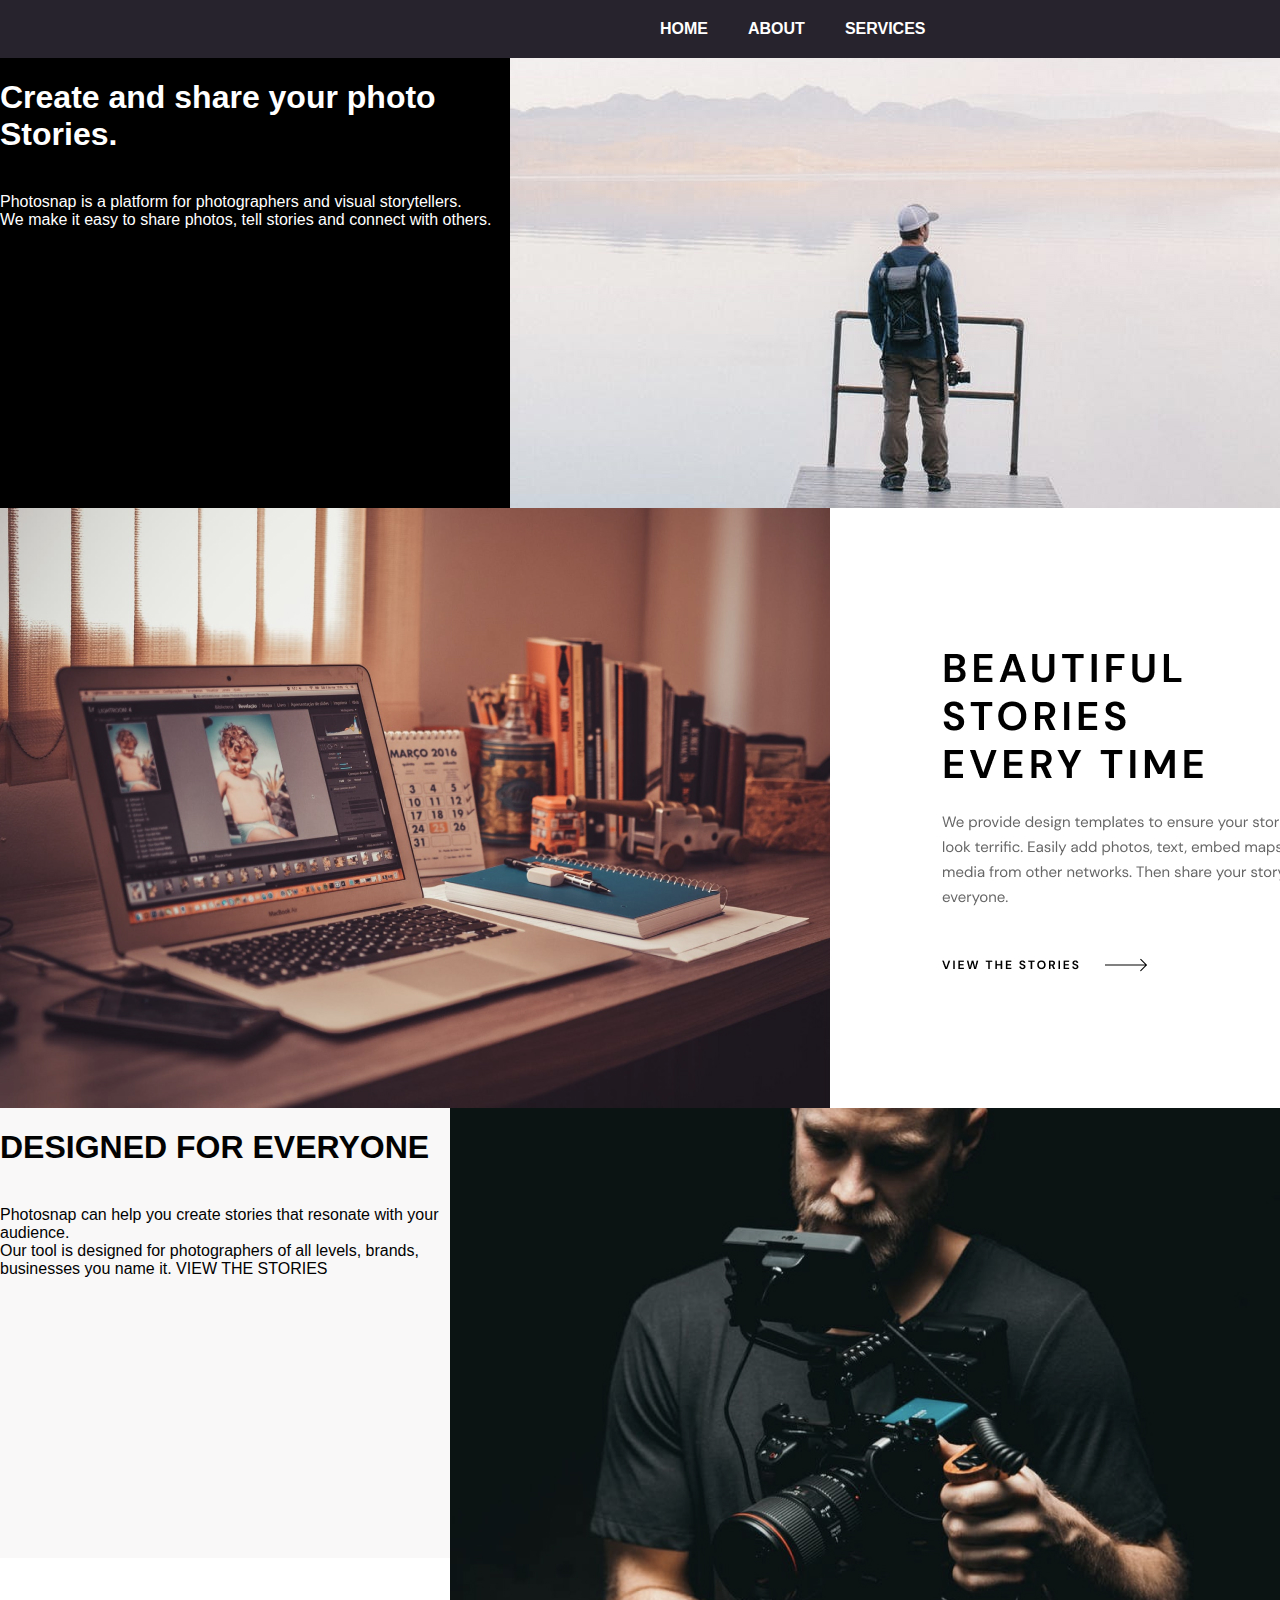
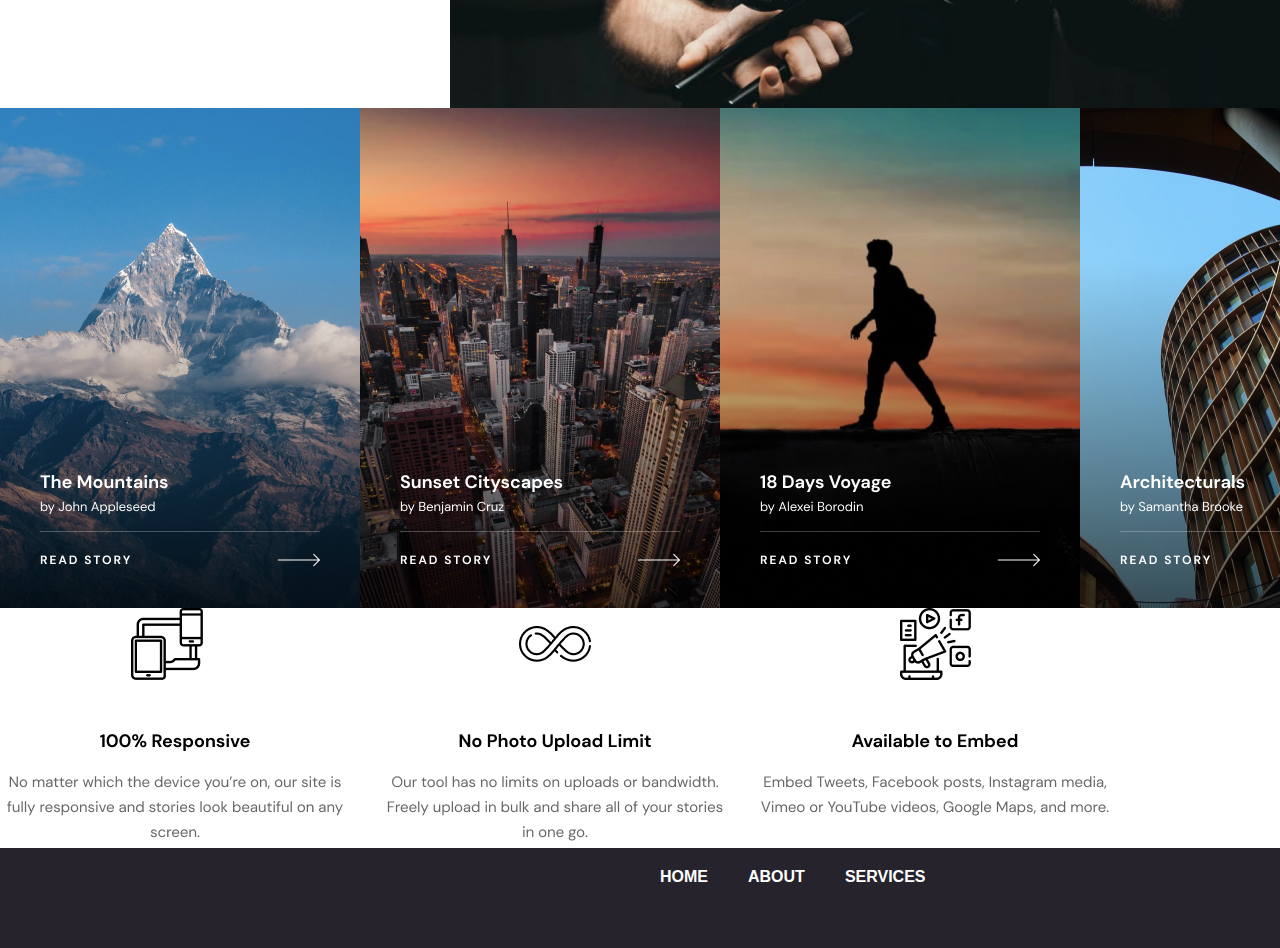
==== index.html @ 8a17914c "delete folder" ====
<!DOCTYPE html>
<html lang="en">
<head>
    <meta charset="UTF-8">
    <meta name="viewport" content="width=device-width, initial-scale=1.0">
    <title>PhotoSnap</title>
   <link rel="stylesheet" href="style.css">


</head>

<div class="nav">
  
        
    
    <ul>
        <li><a href="#">Home</a></li>
        <li><a href="#">About</a></li>
        <li><a href="#">Services</a></li>
        
    </ul>
</div>


<div class="square1">
    <div class="blackboard">
        <h1 class="text">
            Create and share your photo Stories.
          </h1>
          <p class="text">
            <br>Photosnap is a platform for photographers and visual storytellers.
            <br>We make it easy to share photos, tell stories and connect with
            others.
          </p>
    </div>
    <div class="img1">
        <img src="./src/Bitmap.jpg" alt="">
    </div>
</div>
<div class="square2">
    <div class="img2">
        <img src="./src/Group 9.jpg ">
    </div>


    </div>

    <div class="square3">
       
    <div class="whiteboard">
            <h1 class="text1">
                DESIGNED FOR EVERYONE

              </h1>
              <p class="text1">
                <br>Photosnap can help you create stories that resonate with your audience. 
                <br> Our tool is designed for photographers of all levels, brands, businesses you name it. 
                VIEW THE STORIES
              </p>
        </div>
        <div class="img3">
            <img src="./src/Bitmap Copy.jpg" alt="">
        </div>
    
    </div>
</div>
<div class="pictures">
<div class="photo1">
    <img src="./src/Bitmap (1).jpg">
</div>

<div class="photo2">
    <img src="./src/Bitmap Copy 2.jpg">
</div>
<div class="photo3">
    <img src="./src/Bitmap Copy 3.jpg ">
</div>

<div class="photo4">
    <img src="./src/Bitmap Copy 4.jpg ">
</div>

</div>
<div class="Group">
    <img src="./src/Group 19.jpg " alt="">
</div>
    
       
            
       
<footer>
    
    <div class="nav">

        <ul>
            <li><a href="#">Home</a></li>
            <li><a href="#">About</a></li>
            <li><a href="#">Services</a></li>
            
        </ul>
  
   
</footer>
<body>
    
    <script src="script.js"></script>
</body>
</html>
---- style.css ----
body
{
    margin: 0;
    padding: 0;
    font-family: arial, sans-serif;
}

section{
    height: 300px;
}
.sticky{
    position: fixed;
    top: 0;
    left: 0;
    width: 100%
}
.square1{

    display: flex;
}
.blackboard {
       --fore-color: #fff;
        color: var(--clr-300);
        background-color: #000;
        width: 510px;
        height: 450px;
        top: 72px;
      
        
}

.img1{
    width: 730px;
    height: 450px;
   
    }

.square2 {
    width: 1440px;
    height: 600px;
    top: 722px;
    gap: 0px;
    opacity: 0px;
    
    
    }
    .square3{

        display: flex;
    }
    .whiteboard {
        --fore-color: #0c0c0c;
         color: var(--clr-300);
         background-color: #f9f8f8;
         width: 510px;
         height: 450px;
         top: 72px;
    }
        
    .text1 {
        color: #020202;
    
    }
    .img3{
        width: 830px;
        height: 600px;
        top: 1322px;
        left: 610px;   
        }
       
        .pictures {
            display: flex;
        }
        .photo1 {
            width: 360px;
         height: 500px;
            
        }
        .photo2 {
         width: 360px;
         height: 500px;
         top: 1922px;
         left: 360px;

        }
        .photo3 {
            width: 360px;
            height: 500px;
            top: 1922px;
            left: 720px;
            
           
            }
            .photo4{
                width: 360px;
                height: 500px;
                top: 1922px;
                left: 1080px;
                
        
            }
            .pictures {
                perspective: 400px;
             }
             
            .group {
                display: flex;
                width: 1110px;
                height: 436px;
                top: 2542px;
                left: 165px;
               
                
                
            }
            
.nav{
    background: #27232d;
    color: #FFF;
    display: flex
}

.nav ul{
    margin: 0;
    padding: 0;
    display: flex;
    width: 50%;
    margin-left: auto
}
ul li{
    padding: 20px;
    list-style: none
}
ul li a{
    color: #FFF;
    display: block;
    text-decoration: none;
    text-transform: uppercase;
    font-weight: bold
}
            .text {
                color: #FFF;
            
            }
footer{ 
  
    width:100%; 
    height:100px; 
    background-color: #27232d;
  }
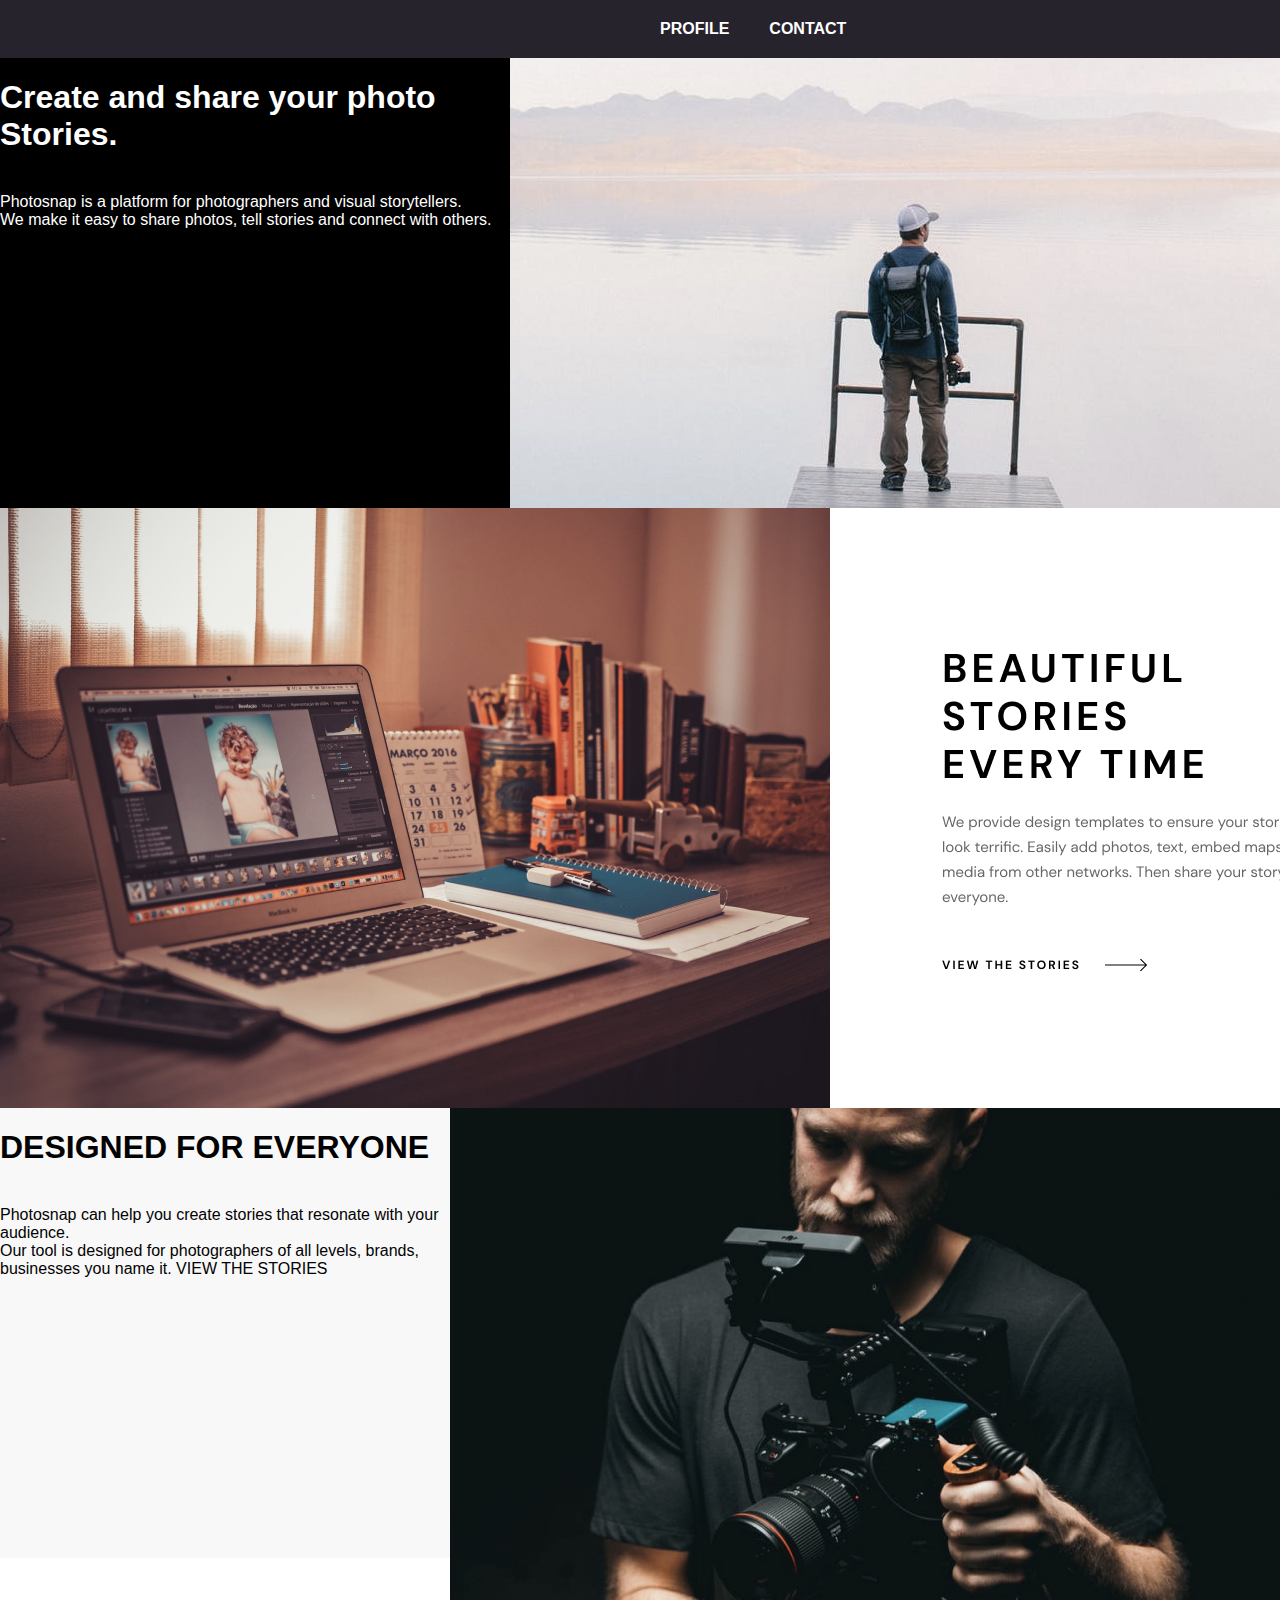
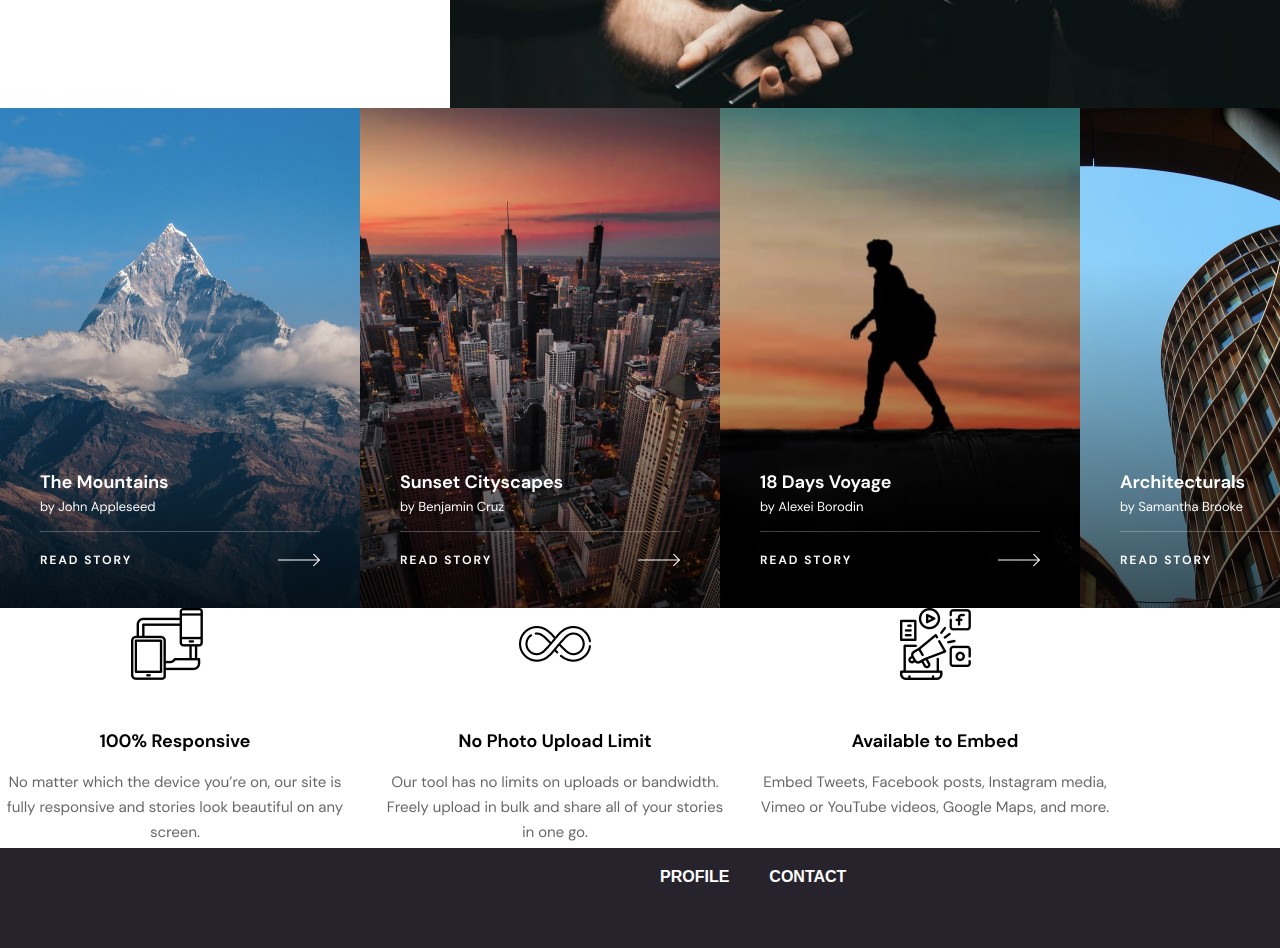
==== commit 41da9b0a: "push" ====
--- a/index.html
+++ b/index.html
@@ -10,13 +10,12 @@
 </head>
 
 <div class="nav">
-  
+
+       
+    <ul>
         
-    
-    <ul>
-        <li><a href="#">Home</a></li>
-        <li><a href="#">About</a></li>
-        <li><a href="#">Services</a></li>
+        <li><a href="home.html"><i class="far fa-user"></i>profile</a></li>
+        <li><a href="contact.html"><i class="far fa-comment"></i>Contact</a></li>
         
     </ul>
 </div>
@@ -85,20 +84,20 @@
     <img src="./src/Group 19.jpg " alt="">
 </div>
     
-       
-            
+
        
 <footer>
     
     <div class="nav">
 
+       
         <ul>
-            <li><a href="#">Home</a></li>
-            <li><a href="#">About</a></li>
-            <li><a href="#">Services</a></li>
+            
+            <li><a href="home.html"><i class="far fa-user"></i>profile</a></li>
+            <li><a href="contact.html"><i class="far fa-comment"></i>Contact</a></li>
             
         </ul>
-  
+    </div>
    
 </footer>
 <body>
--- a/style.css
+++ b/style.css
@@ -148,4 +148,44 @@
     height:100px; 
     background-color: #27232d;
   }
- +  .btn-container {
+    position: relative;
+    width: 110px;
+    height: 60px;
+    background: #272729;
+    border-radius: 40px;
+    border: 4px solid #272729;
+  }
+  
+  button {
+    position: absolute;
+    width: 52px;
+    height: 52px;
+    border-radius: 50%;
+    background: #ffffff;
+    top: 0px;
+    left: 0px;
+    border: none;
+    transform: translateX(0px);
+    transition-duration: 0.4s;
+  }
+  
+  button:hover {
+    cursor: pointer;
+  }
+  
+  /* --Classes for JavaScript-- */
+  .moveRight {
+    transform: translateX(50px);
+    transition-duration: 0.4s;
+    background: #fff;
+  }
+  .altBackground {
+    background: #2fd058;
+    border: 4px solid #2fd058;
+  }
+  .bodyBackground {
+    background: black;
+    transition-duration: 2s;
+  }
+  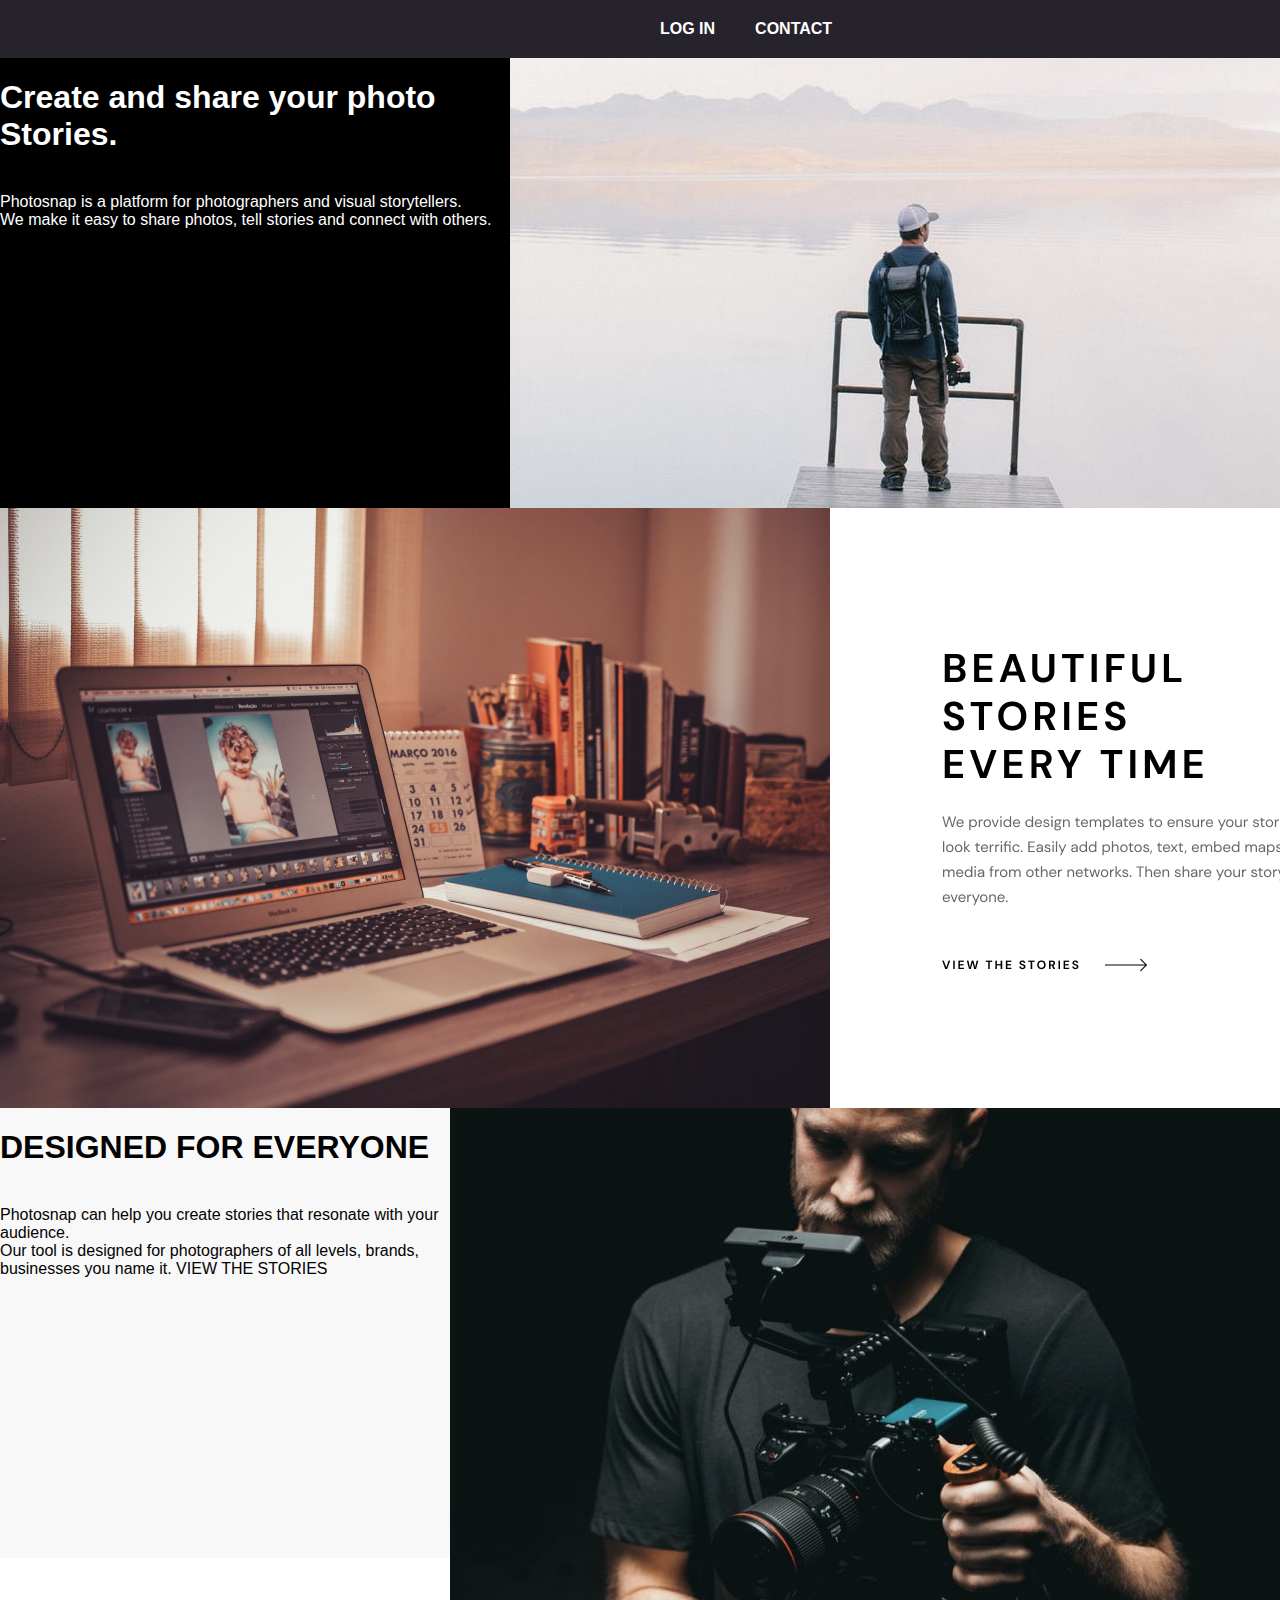
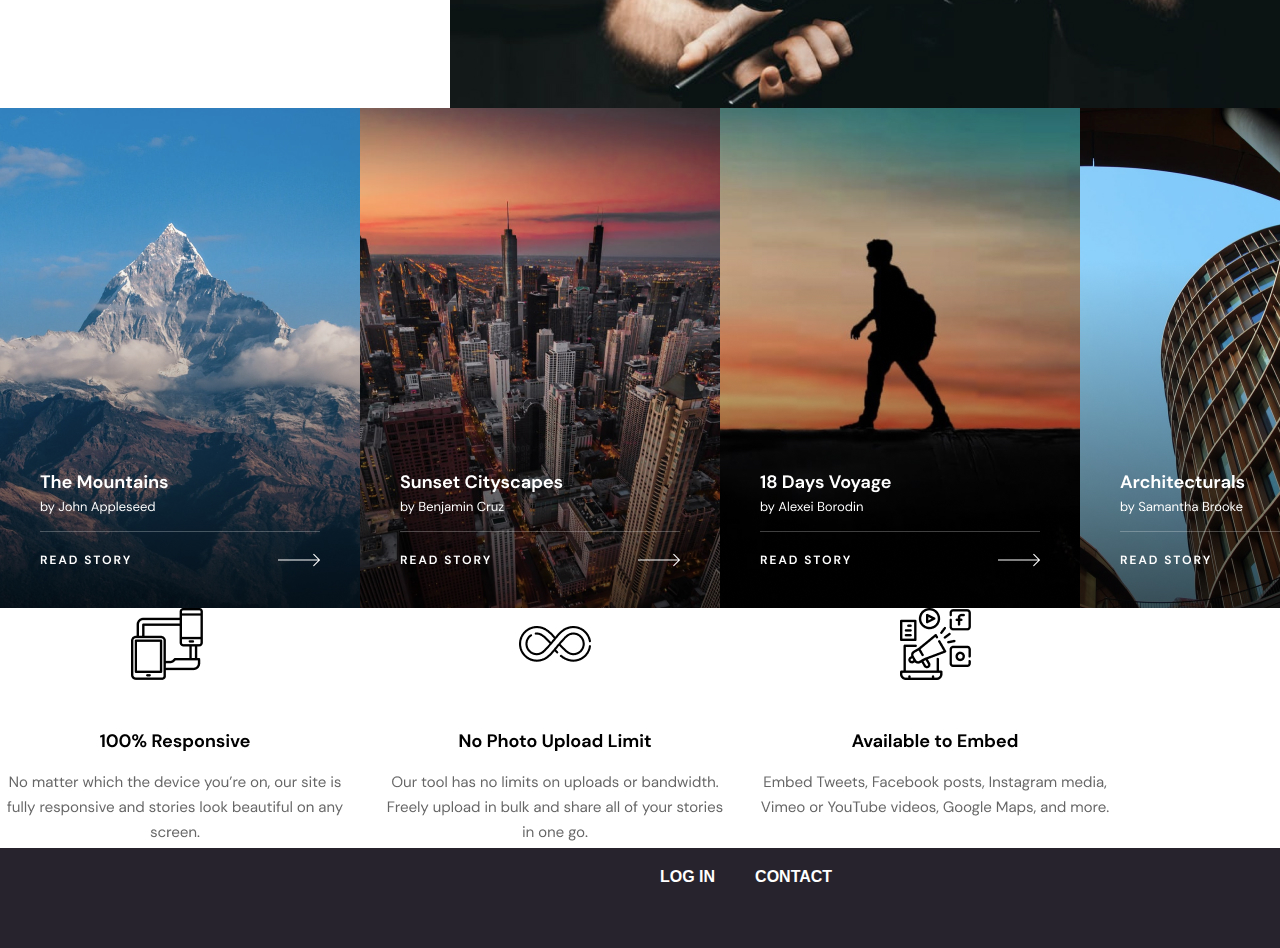
==== commit 419a8811: "push" ====
--- a/index.html
+++ b/index.html
@@ -14,7 +14,7 @@
        
     <ul>
         
-        <li><a href="home.html"><i class="far fa-user"></i>profile</a></li>
+        <li><a href="login.html"><i class="far fa-user"></i>log in</a></li>
         <li><a href="contact.html"><i class="far fa-comment"></i>Contact</a></li>
         
     </ul>
@@ -93,7 +93,7 @@
        
         <ul>
             
-            <li><a href="home.html"><i class="far fa-user"></i>profile</a></li>
+            <li><a href="login.html"><i class="far fa-user"></i>log in</a></li>
             <li><a href="contact.html"><i class="far fa-comment"></i>Contact</a></li>
             
         </ul>
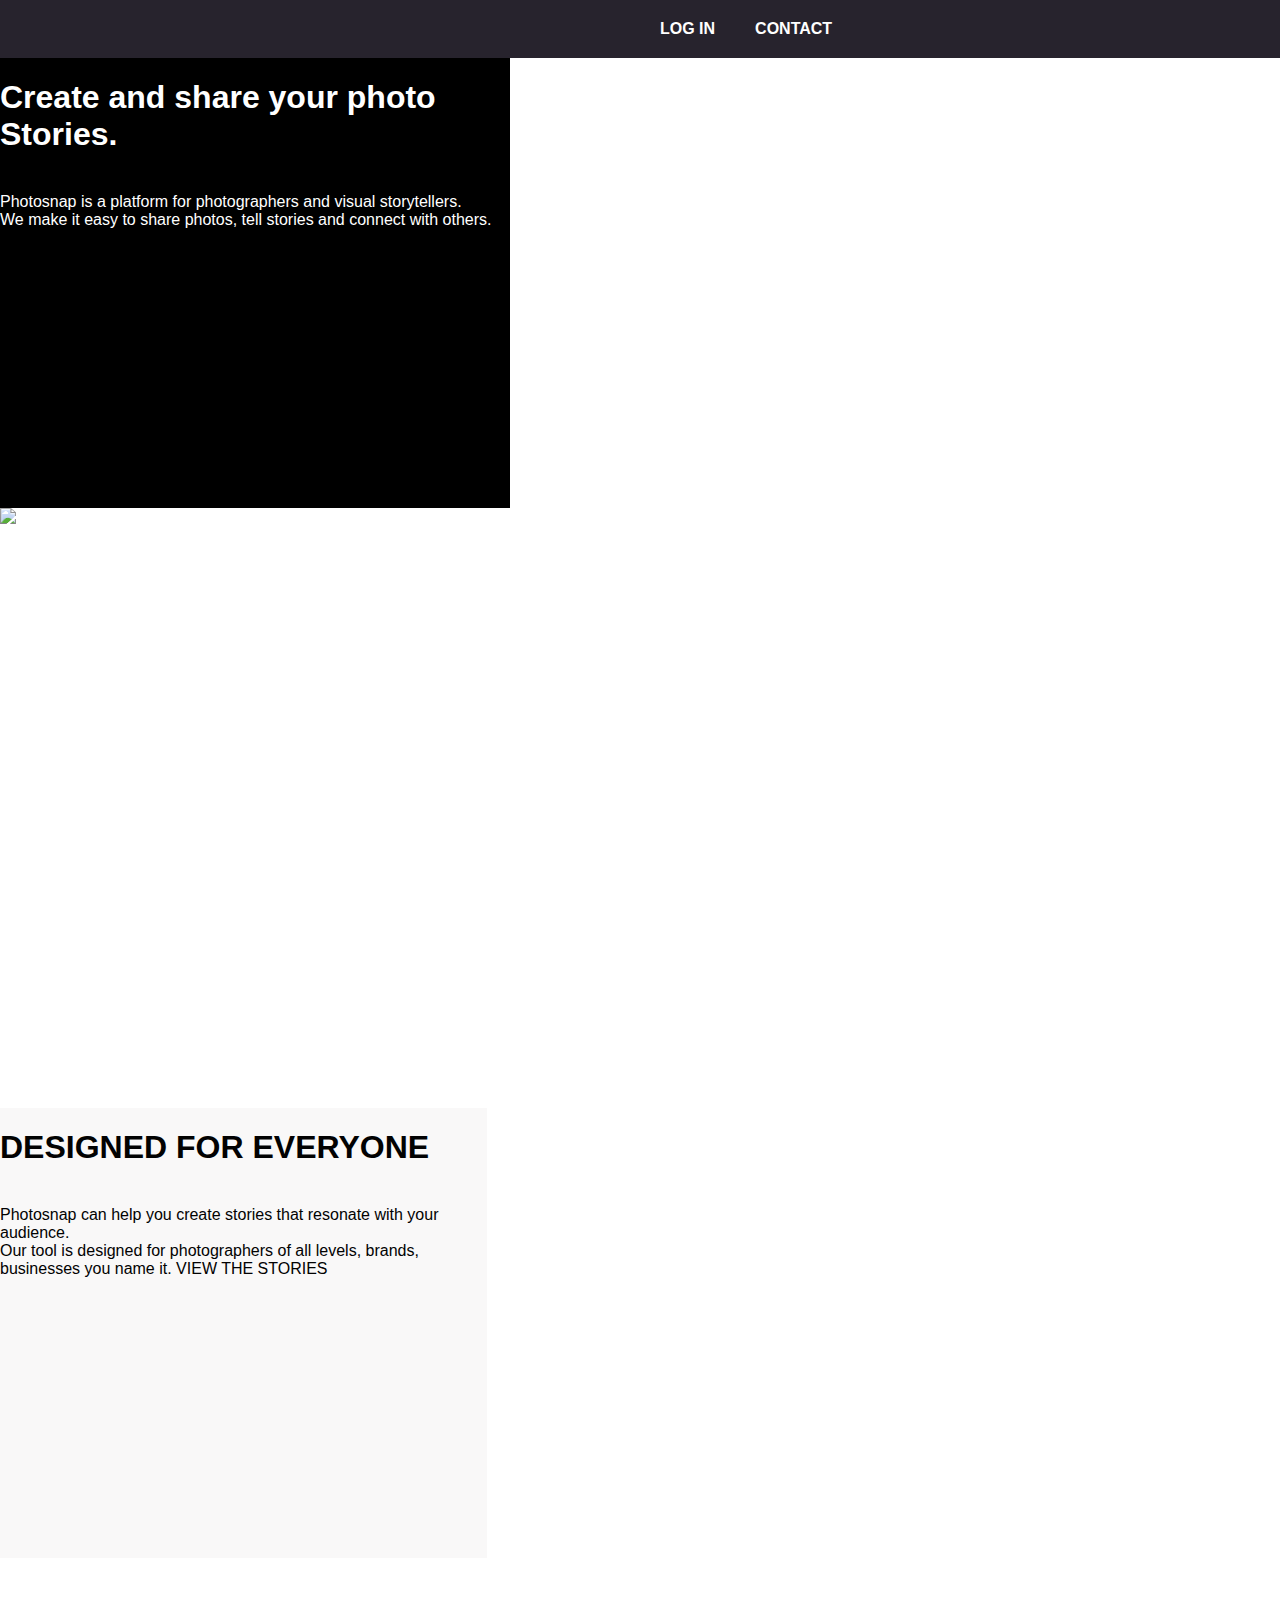
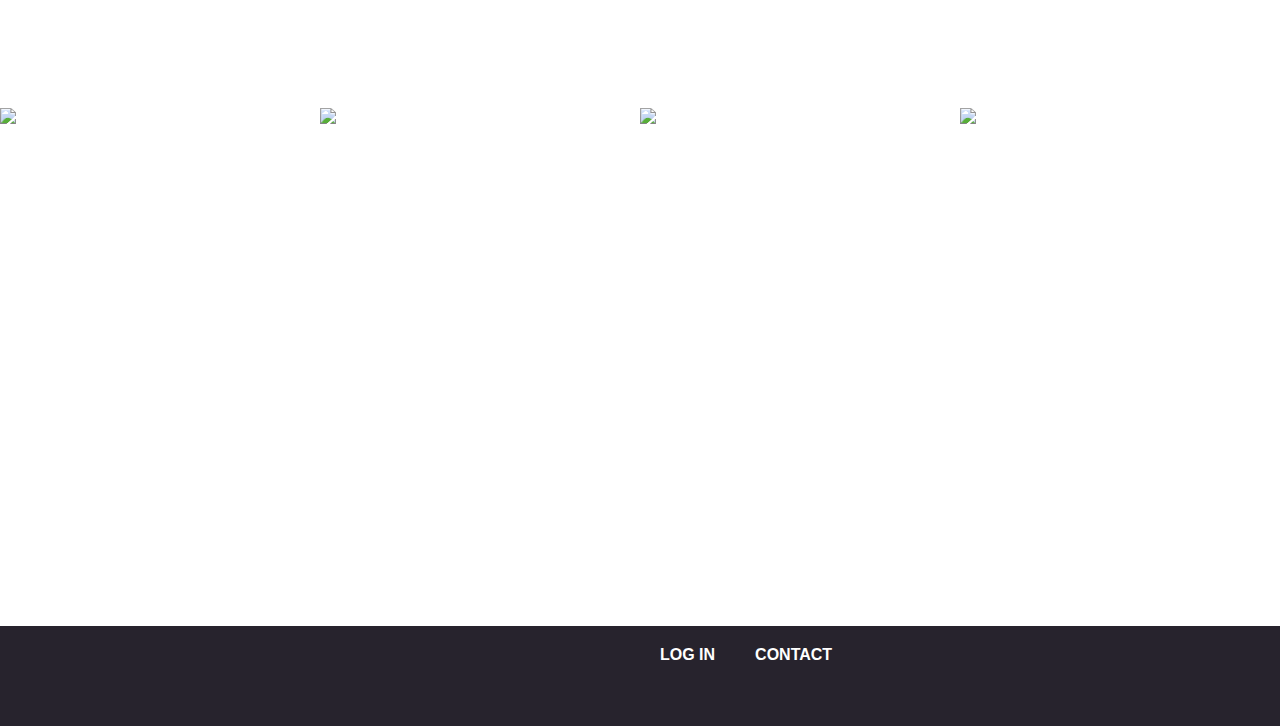
==== commit 7708683d: "push" ====
--- a/index.html
+++ b/index.html
@@ -33,12 +33,12 @@
           </p>
     </div>
     <div class="img1">
-        <img src="./src/Bitmap.jpg" alt="">
+        <img src=".Bitmap.jpg" alt="">
     </div>
 </div>
 <div class="square2">
     <div class="img2">
-        <img src="./src/Group 9.jpg ">
+        <img src=".Group 9.jpg ">
     </div>
 
 
@@ -58,30 +58,30 @@
               </p>
         </div>
         <div class="img3">
-            <img src="./src/Bitmap Copy.jpg" alt="">
+            <img src=".Bitmap Copy.jpg" alt="">
         </div>
     
     </div>
 </div>
 <div class="pictures">
 <div class="photo1">
-    <img src="./src/Bitmap (1).jpg">
+    <img src=".Bitmap (1).jpg">
 </div>
 
 <div class="photo2">
-    <img src="./src/Bitmap Copy 2.jpg">
+    <img src=".Bitmap Copy 2.jpg">
 </div>
 <div class="photo3">
-    <img src="./src/Bitmap Copy 3.jpg ">
+    <img src=".Bitmap Copy 3.jpg ">
 </div>
 
 <div class="photo4">
-    <img src="./src/Bitmap Copy 4.jpg ">
+    <img src=".Bitmap Copy 4.jpg ">
 </div>
 
 </div>
 <div class="Group">
-    <img src="./src/Group 19.jpg " alt="">
+    <img src=".Group 19.jpg " alt="">
 </div>
     
 
@@ -93,8 +93,8 @@
        
         <ul>
             
-            <li><a href="login.html"><i class="far fa-user"></i>log in</a></li>
-            <li><a href="contact.html"><i class="far fa-comment"></i>Contact</a></li>
+            <li><a href="/login.html"><i class="far fa-user"></i>log in</a></li>
+            <li><a href="/contact.html"><i class="far fa-comment"></i>Contact</a></li>
             
         </ul>
     </div>
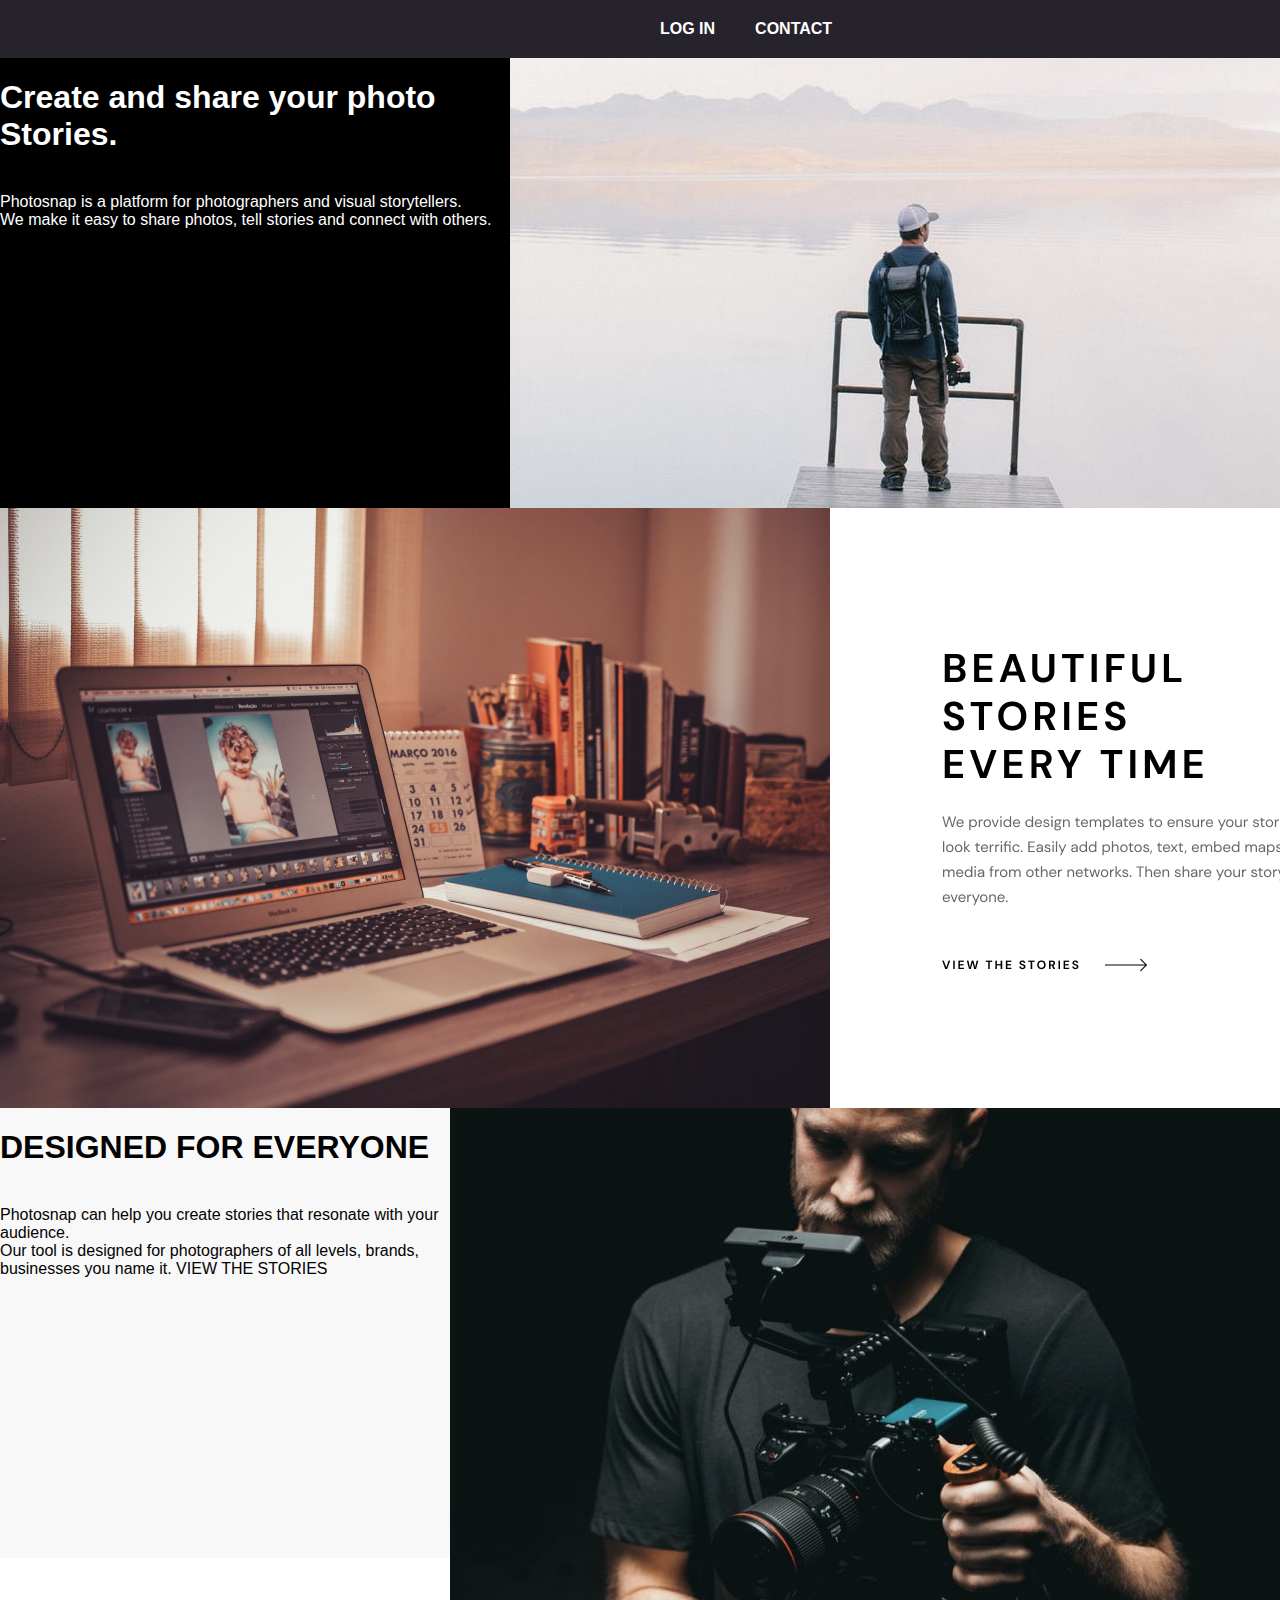
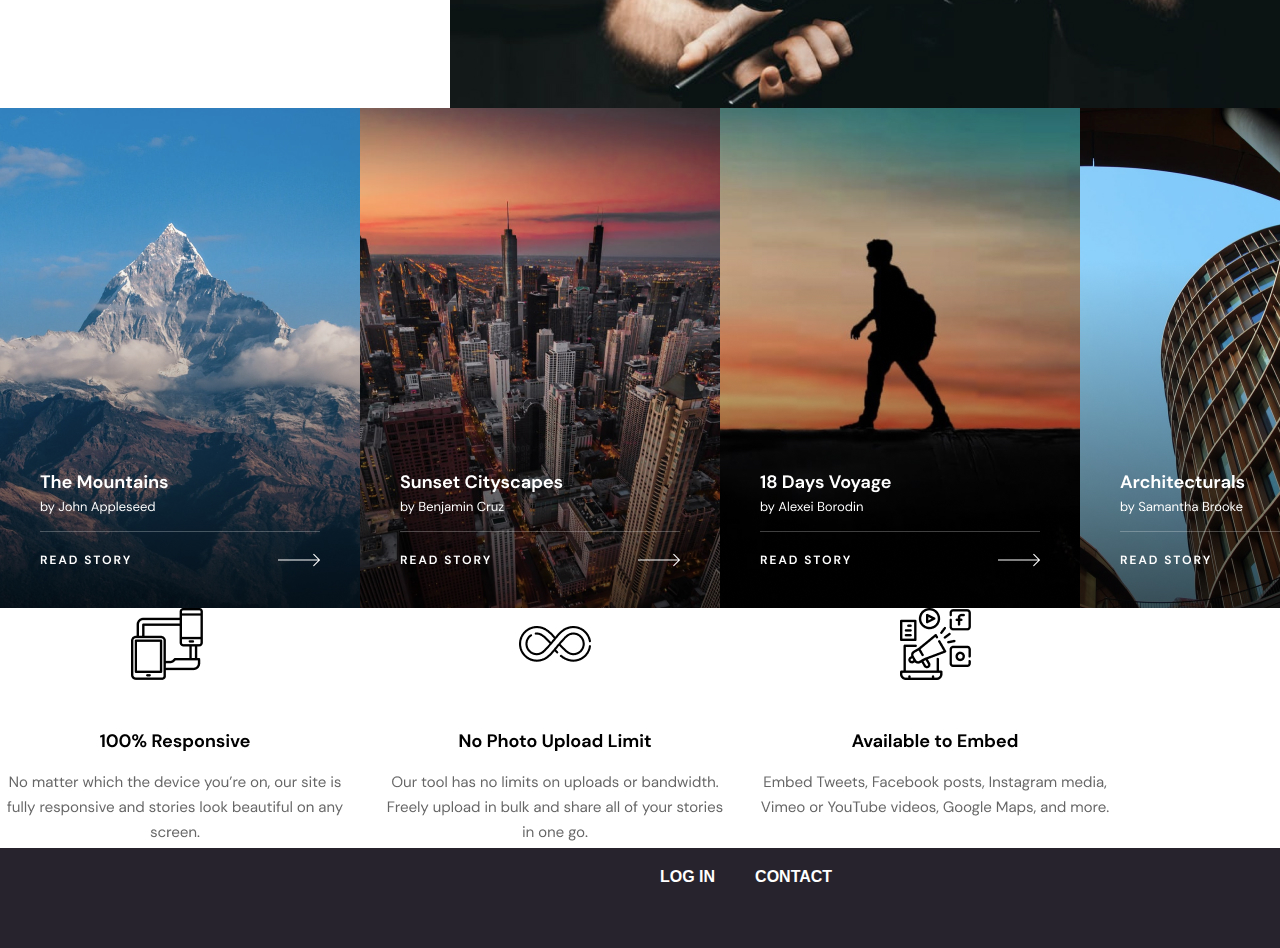
==== commit 9845418a: "push" ====
--- a/index.html
+++ b/index.html
@@ -33,12 +33,12 @@
           </p>
     </div>
     <div class="img1">
-        <img src=".Bitmap.jpg" alt="">
+        <img src="./src/Bitmap.jpg" alt="">
     </div>
 </div>
 <div class="square2">
     <div class="img2">
-        <img src=".Group 9.jpg ">
+        <img src="./src/Group 9.jpg ">
     </div>
 
 
@@ -58,30 +58,30 @@
               </p>
         </div>
         <div class="img3">
-            <img src=".Bitmap Copy.jpg" alt="">
+            <img src="./src/Bitmap Copy.jpg" alt="">
         </div>
     
     </div>
 </div>
 <div class="pictures">
 <div class="photo1">
-    <img src=".Bitmap (1).jpg">
+    <img src="./src/Bitmap (1).jpg">
 </div>
 
 <div class="photo2">
-    <img src=".Bitmap Copy 2.jpg">
+    <img src="./src/Bitmap Copy 2.jpg">
 </div>
 <div class="photo3">
-    <img src=".Bitmap Copy 3.jpg ">
+    <img src="./src/Bitmap Copy 3.jpg ">
 </div>
 
 <div class="photo4">
-    <img src=".Bitmap Copy 4.jpg ">
+    <img src="./src/Bitmap Copy 4.jpg ">
 </div>
 
 </div>
 <div class="Group">
-    <img src=".Group 19.jpg " alt="">
+    <img src="./src/Group 19.jpg " alt="">
 </div>
     
 
@@ -93,8 +93,8 @@
        
         <ul>
             
-            <li><a href="/login.html"><i class="far fa-user"></i>log in</a></li>
-            <li><a href="/contact.html"><i class="far fa-comment"></i>Contact</a></li>
+            <li><a href="contact/contact.html"><i class="far fa-user"></i>log in</a></li>
+            <li><a href="./contact/contact.html"><i class="far fa-comment"></i>Contact</a></li>
             
         </ul>
     </div>
